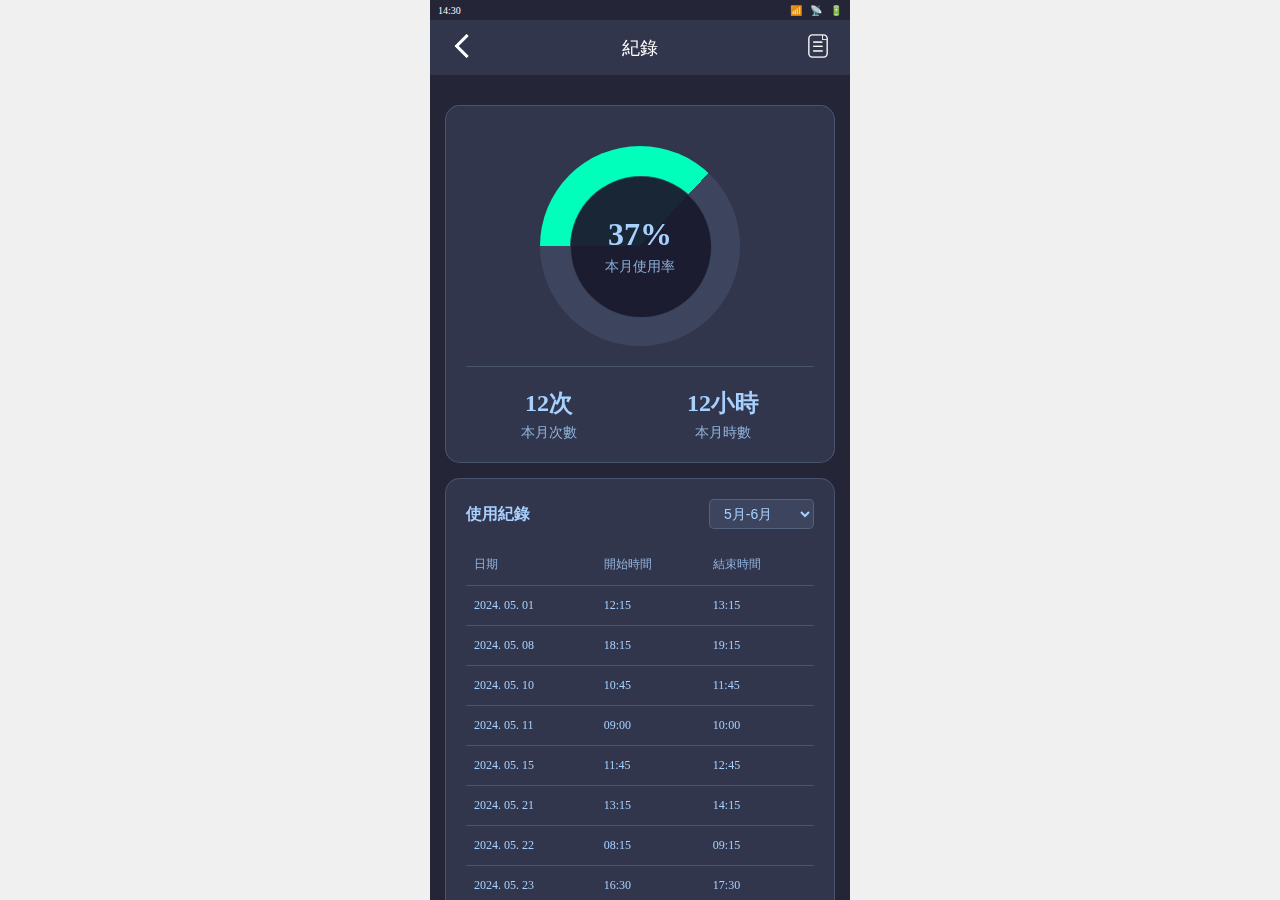
==== 0101/record.html @ 8ba67d7e "version1" ====
<!DOCTYPE html>
<html lang="en">
<head>
    <meta charset="UTF-8">
    <meta name="viewport" content="width=device-width, initial-scale=1.0">
    <title>紀錄</title>
    <link rel="stylesheet" href="record.css">
</head>
<body>
    <div class="phone">
        <!-- 頂部狀態欄 -->
        <div class="status-bar">
            <div class="left">
                <span class="time">14:30</span>
            </div>
            <div class="right">
                <span class="signal">📶</span>
                <span class="wifi">📡</span>
                <span class="battery">🔋</span>
            </div>
        </div>

         <!-- 頂部導航欄 -->
         <div class="nav-header">
            <a href="finger.html" class="back-btn">
                <span class="icon"><img src="./img/img1.png" alt="back"></span>
            </a>
            <h2>紀錄</h2>
            <a href="record.html" class="record-btn">
                <span><img src="./img/img2.png" alt="record"></span>
            </a>
        </div>


        <div class="content">
            <div class="chart-box">
                <div class="semi-circle-chart">
                    <div class="chart-content">
                        <div class="chart-value">0%</div>
                        <div class="chart-label">本月使用率</div>
                    </div>
                </div>
                <div class="chart-stats">
                    <div class="stat-item">
                        <div class="stat-value">0次</div>
                        <div class="stat-label">本月次數</div>
                    </div>
                    <div class="stat-item">
                        <div class="stat-value">0小時</div>
                        <div class="stat-label">本月時數</div>
                    </div>
                </div>
            </div>
            
            <div class="record-box">
                <div class="record-header">
                    <h2>使用紀錄</h2>
                    <select id="monthSelect">
                        <option value="1-2">1月-2月 </option>
                        <option value="3-4">3月-4月 </option>
                        <option value="5-6" selected>5月-6月 </option>
                        <option value="7-8">7月-8月 </option>
                        <option value="9-10">9月-10月 </option>
                        <option value="11-12">11月-12月 </option>
                    </select>
                </div>
                <table class="record-table">
                    <thead>
                        <tr>
                            <th>日期</th>
                            <th>開始時間</th>
                            <th>結束時間</th>
                        </tr>
                    </thead>
                    <tbody id="recordBody">
                        <!-- 記錄將由 JavaScript 動態添加 -->
                    </tbody>
                </table>
            </div>

            <div class="stats-box">
                <div class="stats-header">
                    <h2>使用統計</h2>
                </div>
                <div class="stats-content">
                    <div class="stats-item">
                        <span class="stats-label">使用次數</span>
                        <span class="stats-value" id="usageCount">0次</span>
                    </div>
                    <div class="stats-item">
                        <span class="stats-label">總使用時數</span>
                        <span class="stats-value" id="totalHours">0小時</span>
                    </div>
                    <div class="stats-item">
                        <span class="stats-label">血壓記錄</span>
                        <span class="stats-value">--</span>
                    </div>
                    <div class="stats-item">
                        <span class="stats-label">康復進度</span>
                        <div class="progress-bar">
                            <div class="progress" id="recoveryProgress"></div>
                        </div>
                    </div>
                </div>
            </div>
        </div>
    </div>

    <script>
        document.addEventListener('DOMContentLoaded', () => {
    // 生成隨機時間
    function generateRandomTime() {
        const hours = String(Math.floor(Math.random() * 14) + 8).padStart(2, '0'); // 8:00 - 22:00
        const minutes = String(Math.floor(Math.random() * 4) * 15).padStart(2, '0'); // 00, 15, 30, 45
        return hours + ':' + minutes;
    }

    // 生成隨機記錄
    function generateRecords(monthPair) {
        const records = [];
        const [startMonth, endMonth] = monthPair.split('-').map(Number);
        const count = Math.floor(Math.random() * 3) + 10; // 改為 5-7 條記錄

        for (let i = 0; i < count; i++) {
            const month = Math.random() < 0.5 ? startMonth : endMonth;
            const day = Math.floor(Math.random() * 28) + 1;
            const startTime = generateRandomTime();
            const endHour = parseInt(startTime.split(':')[0]) + 1;
            const endTime = `${String(endHour).padStart(2, '0')}:${startTime.split(':')[1]}`;

            records.push({
                date: `2024. ${String(month).padStart(2, '0')}. ${String(day).padStart(2, '0')}`,
                startTime,
                endTime
            });
        }

        return records.sort((a, b) => new Date(a.date) - new Date(b.date));
    }

    // 更新表格內容
    function updateTable(monthPair) {
        const records = generateRecords(monthPair);
        const recordBody = document.getElementById('recordBody');
        recordBody.innerHTML = '';
        
        records.forEach(record => {
            const row = document.createElement('tr');
            row.innerHTML = `
                <td>${record.date}</td>
                <td>${record.startTime}</td>
                <td>${record.endTime}</td>
            `;
            recordBody.appendChild(row);
        });

        // 更新使用統計
        updateStats(records);
    }

    // 更新圖表和統計數據
    function updateStats(records) {
        // 計算本月使用率
        const daysInMonth = 30;
        const usageDays = new Set(records.map(record => record.date.split('.')[2])).size;
        const usageRate = Math.round((usageDays / daysInMonth) * 100);

        // 更新半圓圖
        const semiCircle = document.querySelector('.semi-circle-chart');
        semiCircle.style.setProperty('--percentage', usageRate + '%');
        document.querySelector('.chart-value').textContent = usageRate + '%';

        // 更新本月統計
        const monthlyCount = records.length;
        let totalMinutes = 0;
        records.forEach(record => {
            const startTime = record.startTime.split(':').map(Number);
            const endTime = record.endTime.split(':').map(Number);
            const duration = (endTime[0] - startTime[0]) * 60 + (endTime[1] - startTime[1]);
            totalMinutes += duration;
        });
        
        const totalHours = Math.floor(totalMinutes / 60);
        
        // 更新統計數值
        document.querySelector('.chart-stats .stat-item:first-child .stat-value').textContent = 
            monthlyCount + '次';
        document.querySelector('.chart-stats .stat-item:last-child .stat-value').textContent = 
            totalHours + '小時';

        // 更新原有的統計區域
        document.getElementById('usageCount').textContent = `${monthlyCount}次`;
        document.getElementById('totalHours').textContent = `${totalHours}小時`;

        // 更新康復進度
        const progress = Math.min(usageRate, 100);
        const progressBar = document.getElementById('recoveryProgress');
        progressBar.style.width = `${progress}%`;
    }

    // 監聽下拉選單變化
    document.getElementById('monthSelect').addEventListener('change', (e) => {
        updateTable(e.target.value);
    });

    // 初始化表格
    updateTable('5-6');
});
    </script>
</body>
</html>
---- 0101/record.css ----
* {
    margin: 0;
    padding: 0;
    box-sizing: border-box;
}

body {
    display: flex;
    justify-content: center;
    align-items: center;
    min-height: 100vh;
    background-color: #f0f0f0;
}

.phone {
    width: 100%;
    max-width: 420px;
    height: 100vh;
    background-size: cover;
    background-position: center;
    position: relative;
    overflow: hidden;
}

/* 添加狀態欄樣式 */
.status-bar {
    height: 20px;
    padding: 0 8px;
    background-color: transparent;
    color: white;
    display: flex;
    justify-content: space-between;
    align-items: center;
    font-size: 10px;
    position: relative;
    z-index: 1000;
}

.status-bar .left {
    display: flex;
    align-items: center;
}

.status-bar .right {
    display: flex;
    align-items: center;
    gap: 8px;
}

.status-bar .time {
    font-weight: 500;
    font-size: 10px;
}

.status-bar .signal,
.status-bar .wifi,
.status-bar .battery {
    font-size: 10px;
    opacity: 0.9;
}

/* 繼承基本樣式 */
:root {
    --primary-color: #a8d1ff;
    --secondary-color: #2b4c7e;
    --accent-color: #00ffbb;
    --dark-bg: #1a1a2e;
}

.phone {
    background: linear-gradient(rgba(26, 26, 46, 0.95), rgba(26, 26, 46, 0.95)),
                url('https://images.unsplash.com/photo-1475274047050-1d0c0975c63e');
}

/* 頂部導航欄調整 */
.nav-header {
    display: flex;
    justify-content: space-between;
    align-items: center;
    padding: 10px 20px;
    background: rgba(168, 209, 255, 0.1);
    backdrop-filter: blur(5px);
    height: 55px;
}

.back-btn img, .record-btn img {
    width: 24px;
    height: 24px;
    object-fit: contain;
}

/* 記錄內容區域 */
.content {
    padding: 15px 0;
    height: calc(100vh - 75px);
    overflow-y: auto;
    scrollbar-width: thin;
}

.record-box {
    background-color: #FFF;
    border-radius: 10px;
    padding: 15px;
    border: 1px solid #E8E8E8;
}

.record-header {
    display: flex;
    justify-content: space-between;
    align-items: center;
    margin-bottom: 15px;
}

.record-header h2 {
    font-size: 0.8rem;
    color: #333;
    margin: 0;
}

/* 修改下拉選單樣式 */
#monthSelect {
    background: rgba(168, 209, 255, 0.15);
    border: 1px solid rgba(168, 209, 255, 0.3);
    color: white;
    padding: 5px 10px;
    border-radius: 5px;
    font-size: 14px;
    cursor: pointer;
}

#monthSelect option {
    background: var(--dark-bg);
    color: white;
}

/* 表格樣式 */
.record-table {
    width: 100%;
    border-collapse: collapse;
}

.record-table th,
.record-table td {
    padding: 6px 8px;
    text-align: left;
    font-size: 0.75rem;
    border-bottom: 1px solid #E8E8E8;
}

.record-table th {
    color: #666;
    font-weight: normal;
}

.record-table td {
    color: #333;
}

/* 修改滾動條樣式 */
.container::-webkit-scrollbar {
    display: none;
}

.container::-webkit-scrollbar-track {
    background: #f1f1f1;
    border-radius: 0 20px 20px 0;
}

.container::-webkit-scrollbar-thumb {
    background: #888;
    border-radius: 2px;
}

.container::-webkit-scrollbar-thumb:hover {
    background: #555;
}

/* 統計區域樣式 */
.stats-box {
    background-color: #FFF;
    border-radius: 10px;
    padding: 15px;
    border: 1px solid #E8E8E8;
    margin-top: 15px;
}

.stats-header h2 {
    font-size: 0.8rem;
    color: #333;
    margin: 0 0 15px 0;
}

.stats-content {
    display: flex;
    flex-direction: column;
    gap: 12px;
}

.stats-item {
    display: flex;
    flex-direction: column;
    gap: 6px;
}

.stats-label {
    font-size: 0.75rem;
    color: #666;
}

.stats-value {
    font-size: 0.9rem;
    color: #333;
    font-weight: bold;
}

/* 進度條樣式 */
.progress-bar {
    width: 100%;
    height: 4px;
    background-color: #f1f1f1;
    border-radius: 2px;
    overflow: hidden;
    margin-top: 4px;
}

.progress {
    height: 100%;
    background-color: #27ae60;
    border-radius: 2px;
    transition: width 0.3s ease;
}

/* 修改圖表區域樣式 */
.chart-box {
    background-color: #FFF;
    border-radius: 10px;
    padding: 20px;
    border: 1px solid #E8E8E8;
    margin-bottom: 15px;
}

.semi-circle-chart {
    position: relative;
    width: 200px;
    height: 200px; /* 改為完整圓形 */
    margin: 20px auto;
    display: flex;
    flex-direction: column;
    align-items: center;
    justify-content: center;
}

/* 修改圓環背景 */
.semi-circle-chart::before {
    content: '';
    position: absolute;
    top: 0;
    left: 0;
    width: 100%;
    height: 100%;
    border-radius: 50%;
    background: conic-gradient(
        var(--accent-color) 0% var(--percentage, 0%),
        rgba(240, 240, 240, 0.5) var(--percentage, 0%) 100%
    );
    transform: rotate(-90deg);
}

/* 添加內圈白色背景 */
.semi-circle-chart::after {
    content: '';
    position: absolute;
    top: 15%;
    left: 15%;
    width: 70%;
    height: 70%;
    border-radius: 50%;
    background: white;
}

/* 修改數值顯示樣式 */
.chart-content {
    position: relative;
    z-index: 1;
    text-align: center;
}

.chart-value {
    font-size: 32px;
    font-weight: bold;
    color: var(--dark-bg);
    margin-bottom: 5px;
}

.chart-label {
    font-size: 14px;
    color: #666;
}

/* 修改底部統計樣式 */
.chart-stats {
    display: flex;
    justify-content: space-around;
    width: 100%;
    margin-top: 20px;
    border-top: 1px solid #E8E8E8;
    padding-top: 20px;
}

.stat-item {
    text-align: center;
}

.stat-value {
    font-size: 24px;
    font-weight: bold;
    color: var(--dark-bg);
    margin-bottom: 5px;
}

.stat-label {
    font-size: 14px;
    color: #666;
}

/* 修改所有卡片樣式 */
.chart-box, .record-box, .stats-box {
    background: rgba(168, 209, 255, 0.1);
    backdrop-filter: blur(5px);
    border: 1px solid rgba(168, 209, 255, 0.2);
    border-radius: 15px;
    padding: 20px;
    margin: 15px;
    color: var(--primary-color);
}

/* 圓環圖樣式 */
.semi-circle-chart::before {
    background: conic-gradient(
        var(--accent-color) 0% var(--percentage, 0%),
        rgba(168, 209, 255, 0.1) var(--percentage, 0%) 100%
    );
}

.semi-circle-chart::after {
    background: rgba(26, 26, 46, 0.95);
    border: 1px solid rgba(168, 209, 255, 0.2);
}

/* 文字顏色統一 */
.chart-value {
    color: var(--primary-color);
    font-size: 32px;
}

.chart-label, .stat-label {
    color: var(--primary-color);
    opacity: 0.8;
}

.stat-value {
    color: var(--primary-color);
    font-size: 24px;
}

/* 表格樣式統一 */
.record-header h2 {
    color: var(--primary-color);
    font-size: 16px;
}

#monthSelect {
    background: rgba(168, 209, 255, 0.1);
    border: 1px solid rgba(168, 209, 255, 0.2);
    color: var(--primary-color);
    padding: 5px 10px;
    border-radius: 5px;
    font-size: 14px;
}

.record-table th,
.record-table td {
    color: var(--primary-color);
    padding: 12px 8px;
    border-bottom: 1px solid rgba(168, 209, 255, 0.2);
}

.record-table th {
    opacity: 0.8;
    font-weight: normal;
}

/* 統計區域樣式 */
.chart-stats {
    border-top: 1px solid rgba(168, 209, 255, 0.2);
}

/* 進度條樣式 */
.progress-bar {
    background: rgba(168, 209, 255, 0.1);
}

.progress {
    background: var(--accent-color);
}

/* 調整間距 */
.content {
    padding: 15px 0;
}

/* 修改標題樣式 */
.stats-header h2 {
    color: var(--primary-color);
    font-size: 16px;
}

.stats-item {
    color: var(--primary-color);
}

.stats-value {
    font-size: 16px;
    font-weight: normal;
}

.stats-label {
    font-size: 14px;
    opacity: 0.8;
}

/* 修改導航欄標題顏色 */
.nav-header h2 {
    color: white;
    font-size: 18px;
    font-weight: normal;
}

/* 自定義滾動條樣式 */
.content::-webkit-scrollbar {
    width: 6px;
}

.content::-webkit-scrollbar-track {
    background: transparent;
    margin: 5px;
}

.content::-webkit-scrollbar-thumb {
    background: rgba(168, 209, 255, 0.2);
    border-radius: 3px;
    border: 1px solid rgba(168, 209, 255, 0.1);
    backdrop-filter: blur(5px);
}

.content::-webkit-scrollbar-thumb:hover {
    background: rgba(168, 209, 255, 0.3);
}

/* 修改使用統計內的文字樣式 */
.stats-box {
    margin: 15px;
}

.stats-header h2 {
    color: white;
    font-size: 16px;
    margin-bottom: 15px;
}

.stats-item {
    margin-bottom: 12px;
}

.stats-label {
    color: var(--primary-color);
    font-size: 14px;
    margin-bottom: 5px;
    opacity: 0.9;
}

.stats-value {
    color: white;
    font-size: 16px;
}

/* 修改進度條樣式 */
.progress-bar {
    height: 6px;
    background: rgba(168, 209, 255, 0.1);
    border-radius: 3px;
    margin-top: 8px;
    overflow: hidden;
    border: 1px solid rgba(168, 209, 255, 0.1);
}

.progress {
    height: 100%;
    background: var(--accent-color);
    border-radius: 3px;
    transition: width 0.3s ease;
}

/* 血壓記錄的樣式 */
.stats-item:nth-child(3) .stats-value {
    color: var(--primary-color);
    opacity: 0.8;
}
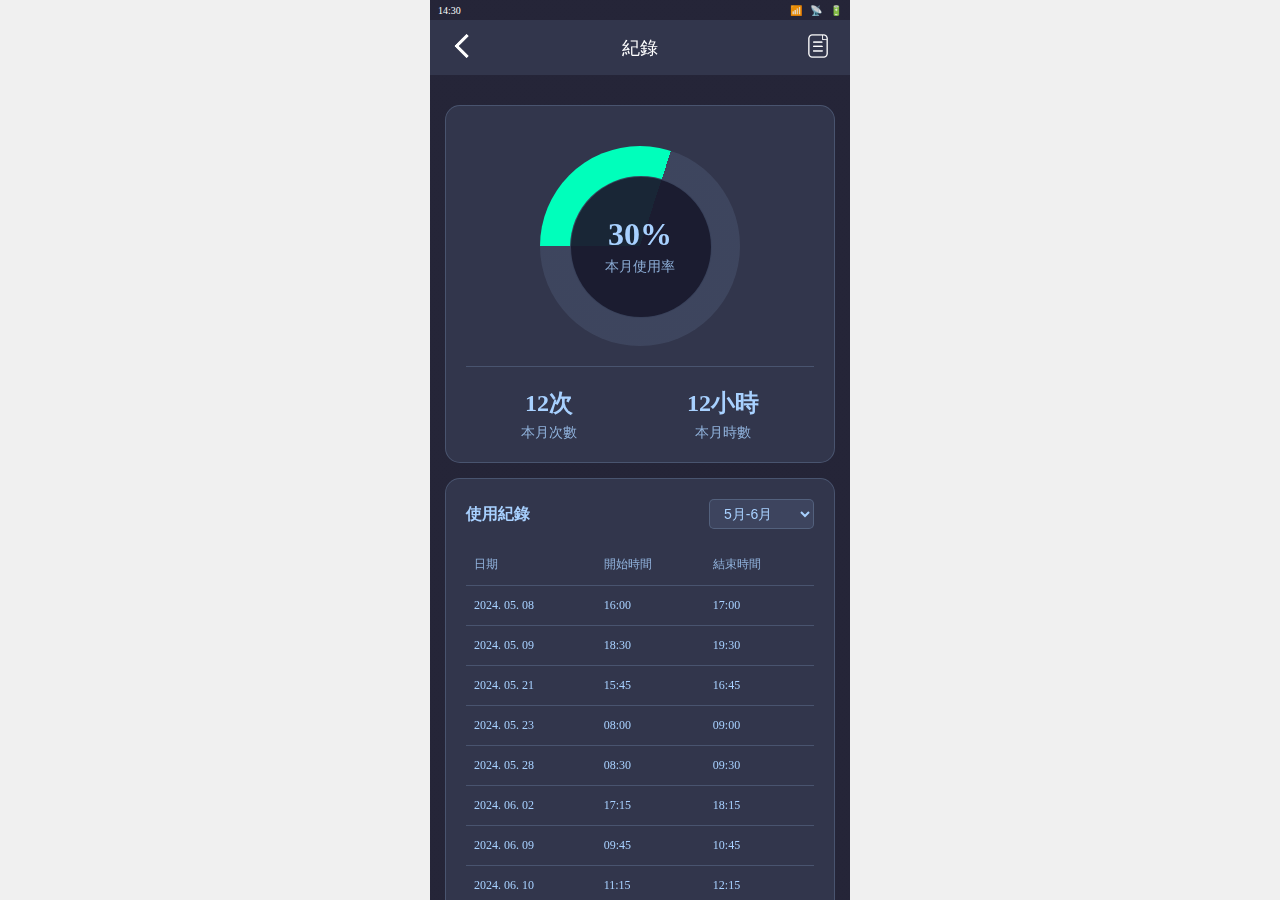
==== commit 6990668b: "Update record.html" ====
--- a/0101/record.html
+++ b/0101/record.html
@@ -90,10 +90,6 @@
                     <div class="stats-item">
                         <span class="stats-label">總使用時數</span>
                         <span class="stats-value" id="totalHours">0小時</span>
-                    </div>
-                    <div class="stats-item">
-                        <span class="stats-label">血壓記錄</span>
-                        <span class="stats-value">--</span>
                     </div>
                     <div class="stats-item">
                         <span class="stats-label">康復進度</span>
@@ -208,4 +204,4 @@
 });
     </script>
 </body>
-</html>+</html>
